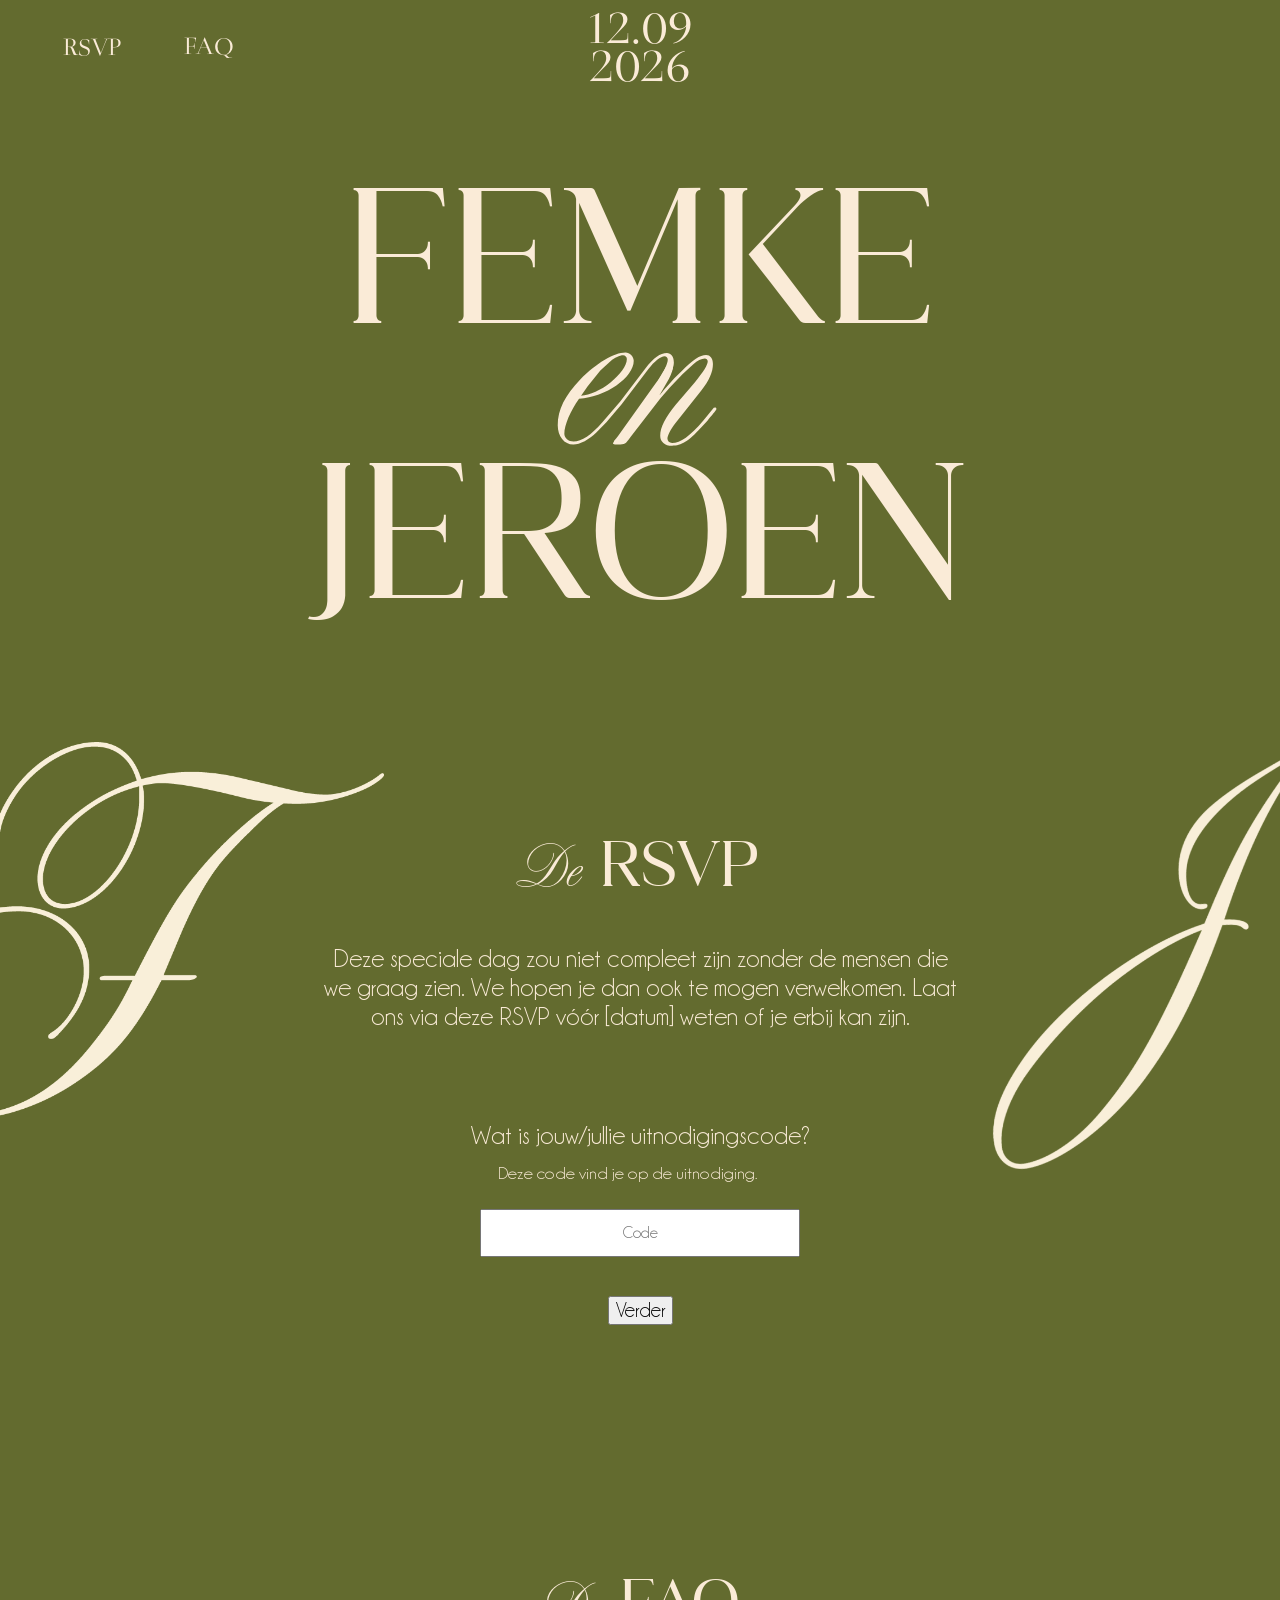
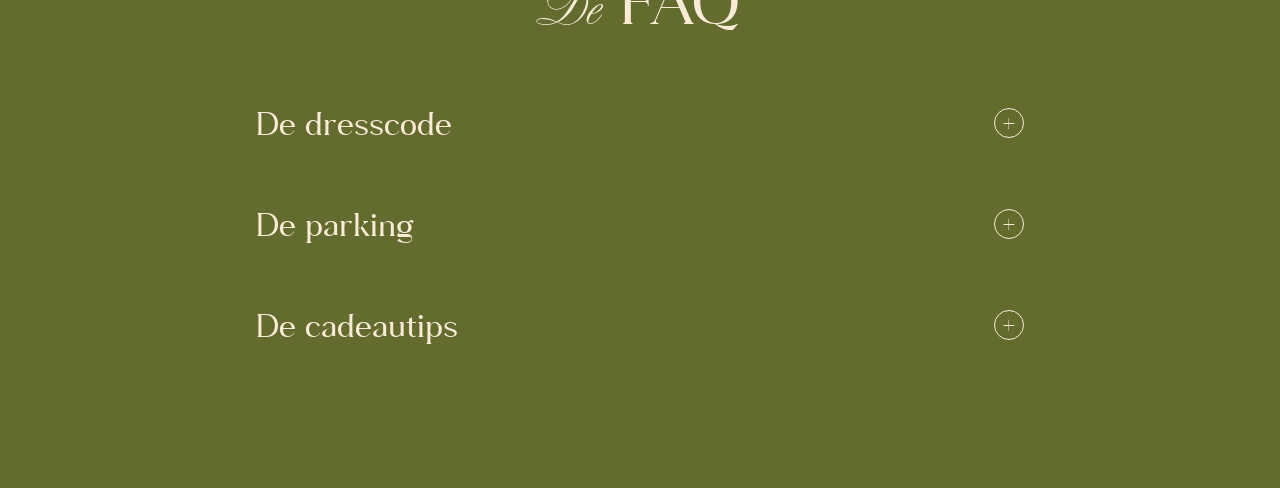
==== index.html @ 7a50b551 "index.html" ====
<!DOCTYPE html>
<html>
<head>
<meta charset="UTF-8">
<title>Femke en Jeroen</title>
<link rel="stylesheet" href="stylesheet.css">
<meta name="viewport" content="width=device-width, initial-scale=1.0">
</head>
<body>
<div>


  
 <div id="span3">
  <div class="header">
  <div class="header-right">
    <a class="active" href="#RSVP"><div class="hover-underline">RSVP</div>
</a>
    <a href="#FAQ"><div class="hover-underline">FAQ</div>
</a></div>
  </div>
  
 
  
  
  </div>
<div id="datum">12.09<br>2026</div>
<div id="titel"><a>FEMKE</a> <div id="p1"><br><a>en</a></br></div> <a><div id="a1">JEROEN

</div></a></div>

<div class="letter"><img src="IMG/Asset 1.png" alt="F"></div>







<div class="block1" id="RSVP">
<opa>De</opa> RSVP
<br>
<div id="kortetekst">Deze speciale dag zou niet compleet zijn zonder de mensen die we graag zien. We hopen je dan ook te mogen verwelkomen. Laat ons via deze RSVP vóór [datum] weten of je erbij kan zijn. 
<br>



</div>


<div id="deel0">

<div class="form">
<label for="wat_is_jouw_volledige_naam">Wat is jouw/jullie uitnodigingscode?
  <div class="uitleg2">Deze code vind je op de uitnodiging.</div></label>
<input type="text" id="codeInput" placeholder="Code" required>
<br>
<button onclick="checkCode()">Verder</button></div>

</div>


<!--DAGFORMULIER-->


<form name="Dag" netlify>
<div id="dagForm" class="hidden">

  <div id="deel1">

    <div class="form">
      <label for="wat_is_jouw_volledige_naam">Wat is jouw volledige naam?
        </label>
      <input type="text" id="wat_is_jouw_volledige_naam" name="naam?" placeholder="Naam Voornaam" required>
    </div>
  
  <div class="form">
    <label for="wat_is_jouw_email_adres">Wat is jouw email-adres?</label><br>
    <input type="email" id="wat_is_jouw_email_adres" name="email-adres?" placeholder="E-mail" required>
  </div>
  
  <div class="form2">
    <label for="ben_je_aanwezig_op_de_ceremonie">Ben je aanwezig op de <i>ceremonie?</i></label><br>
    <span><input type="radio" id="ben_je_aanwezig_op_de_ceremonie_0" name="ceremonie?" value="Ja">
    <label for="ben_je_aanwezig_op_de_ceremonie_0"><answer>Ja, met veel plezier</answer></label><br>
    <input type="radio" id="ben_je_aanwezig_op_de_ceremonie_1" name="ceremonie?" value="Nee">
    <label for="ben_je_aanwezig_op_de_ceremonie_1"><answer>Helaas niet</answer></label><br></span>
  </div>
  <div class="form2">
    <label for="ben_je_aanwezig_op_de_avondfeest">Ben je aanwezig op de <i>receptie & het feest?</i></label><br>
    <span><input type="radio" id="ben_je_aanwezig_op_de_avondfeest_0" name="avondfeest?" value="Ja">
    <label for="ben_je_aanwezig_op_de_avondfeest_0"><answer>Ja, met veel plezier</answer></label><br>
    <input type="radio" id="ben_je_aanwezig_op_de_avondfeest_1" name="avondfeest?" value="Nee">
    <label for="ben_je_aanwezig_op_de_avondfeest_1"><answer>Helaas niet</answer></label><br></span>
  </div>
  
 

</div>


<div id="deel2">

  <div class="form">
    <label for="heb_je_allergie_n_of_dieetvoorkeuren">Heb je allergieën of dieetvoorkeuren? (Optioneel)</label><br>
    <input type="text" id="heb_je_allergie_n_of_dieetvoorkeuren" name="dieetvoorkeuren?" placeholder="Dieetvoorkeuren?">
  </div>

  <div class="form2">
    
    <label for="neem_jij_een_plus_one_mee">Zou jij graag een plus-one meenemen?
      <div class="uitleg">Heb je geen plus one op je uitnodiging staan, maar wil je toch graag iemand meebrengen? Laat het ons dan hier weten en dan bekijken we samen wat mogelijk is.</div>
    </label>
    <span2><input type="radio" id="neem_jij_een_plus_one_mee_0" name="plus-one?" value="Ja">
    <label for="neem_jij_een_plus_one_mee_0"><answer>Ja</answer></label><br>
    <input type="radio" id="neem_jij_een_plus_one_mee_1" name="plus-one?" value="Nee">
    <label for="neem_jij_een_plus_one_mee_1"><answer>Nee</answer></label><br></span2>
  </div>
  <div class="form">
    <label for="zo_ja_wat_is_haar_zijn_naam">Zo ja, wat is haar/zijn naam? (Optioneel)</label><br>
    <input type="text" id="zo_ja_wat_is_haar_zijn_naam" name="naam-plus-one?" placeholder="Naam Voornaam">
  </div>
  <div class="form">
    <label for="heb_je_nog_vragen_of_opmerkingen">Heb je nog vragen of opmerkingen? (Optioneel)</label><br>
    <textarea id="heb_je_nog_vragen_of_opmerkingen" name="Opmerkingen?" placeholder="Opmerkingen?" ></textarea>
  </div></div>
  
  
  <button type="submit">Verstuur</button>


</div>
</form>




<!--DGFORMULIER NPO-->

  <div id="NPOdag" class="hidden">
    <form name="Dag NPO" netlify>
      <div id="deel1">
  
        <div class="form">
          <label for="wat_is_jouw_volledige_naam">Wat is jouw/jullie volledige naam?
            <div class="uitleg">Vul hieronder je naam in zoals die op de uitnodiging staat.
            Staan jij en je partner samen op de uitnodiging? Vul dan beide namen in.
            </div></label>
          <input type="text" id="wat_is_jouw_volledige_naam" name="naam?" placeholder="Naam Voornaam" required>
        </div>
      
      <div class="form">
        <label for="wat_is_jouw_email_adres">Wat is jouw email-adres?</label><br>
        <input type="email" id="wat_is_jouw_email_adres" name="email-adres?" placeholder="E-mail" required>
      </div>
      <div class="form2">
        <label for="ben_je_aanwezig_op_de_ceremonie">Ben je aanwezig op de <i>ceremonie?</i></label><br>
        <span><input type="radio" id="ben_je_aanwezig_op_de_ceremonie_0" name="ceremonie?" value="Ja">
        <label for="ben_je_aanwezig_op_de_ceremonie_0"><answer>Ja, met veel plezier</answer></label><br>
        <input type="radio" id="ben_je_aanwezig_op_de_ceremonie_1" name="ceremonie?" value="Nee">
        <label for="ben_je_aanwezig_op_de_ceremonie_1"><answer>Helaas niet</answer></label><br></span>
      </div>
      
    
     
    
    </div>
    
    <div id="deel2">
      <div class="form2">
        <label for="ben_je_aanwezig_op_de_receptie">Ben je aanwezig op de<i>receptie & het feest?</i></label><br>
        <span><input type="radio" id="ben_je_aanwezig_op_de_receptie_0" name="receptie?" value="Ja">
        <label for="ben_je_aanwezig_op_de_receptie_0"><answer>Ja, met veel plezier</answer></label><br>
        <input type="radio" id="ben_je_aanwezig_op_de_receptie_1" name="receptie?" value="Nee">
        <label for="ben_je_aanwezig_op_de_receptie_1"><answer>Helaas niet</answer></label><br></span>
      </div>
  
      <div class="form">
        <label for="heb_je_allergie_n_of_dieetvoorkeuren">Heb je allergieën of dieetvoorkeuren? (Optioneel)</label><br>
        <input type="text" id="heb_je_allergie_n_of_dieetvoorkeuren" name="dieetvoorkeuren?" placeholder="Dieetvoorkeuren?">
      </div>
  
  
    
      
        
        
      <div class="form">
        <label for="heb_je_nog_vragen_of_opmerkingen">Heb je nog vragen of opmerkingen? (Optioneel)</label><br>
        <textarea id="heb_je_nog_vragen_of_opmerkingen" name="Opmerkingen?" placeholder="Opmerkingen?" ></textarea>
      </div>
    </div>
      
      <button type="submit">Verstuur</button>
    
    </form>
    </div>
  











<!--RECEPTIEFORM-->

<div id="receptieForm" class="hidden">
  <form name="cermeonie+receptie" netlify>
    <div id="deel1">

      <div class="form">
        <label for="wat_is_jouw_volledige_naam">Wat is jouw volledige naam?
      </label>
        <input type="text" id="wat_is_jouw_volledige_naam" name="naam?" placeholder="Naam Voornaam" required>
      </div>
    
    <div class="form">
      <label for="wat_is_jouw_email_adres">Wat is jouw email-adres?</label><br>
      <input type="email" id="wat_is_jouw_email_adres" name="email-adres?" placeholder="E-mail" required>
    </div>
    <div class="form2">
      <label for="ben_je_aanwezig_op_de_ceremonie">Ben je aanwezig op de <i>ceremonie?</i></label><br>
      <span><input type="radio" id="ben_je_aanwezig_op_de_ceremonie_0" name="ceremonie?" value="Ja">
      <label for="ben_je_aanwezig_op_de_ceremonie_0"><answer>Ja, met veel plezier</answer></label><br>
      <input type="radio" id="ben_je_aanwezig_op_de_ceremonie_1" name="ceremonie?" value="Nee">
      <label for="ben_je_aanwezig_op_de_ceremonie_1"><answer>Helaas niet</answer></label><br></span>
    </div>
    <div class="form2">
      <label for="ben_je_aanwezig_op_de_receptie">Ben je aanwezig op de <i>receptie?</i></label><br>
      <span><input type="radio" id="ben_je_aanwezig_op_de_receptie_0" name="receptie?" value="Ja">
      <label for="ben_je_aanwezig_op_de_receptie_0"><answer>Ja, met veel plezier</answer></label><br>
      <input type="radio" id="ben_je_aanwezig_op_de_receptie_1" name="receptie?" value="Nee">
      <label for="ben_je_aanwezig_op_de_receptie_1"><answer>Helaas niet</answer></label><br></span>
    </div>
  
   
  
  </div>
  
  <div id="deel2">
    <div class="form">
      <label for="heb_je_allergie_n_of_dieetvoorkeuren">Heb je allergieën of dieetvoorkeuren? (Optioneel)</label><br>
      <input type="text" id="heb_je_allergie_n_of_dieetvoorkeuren" name="dieetvoorkeuren?" placeholder="Dieetvoorkeuren?">
    </div>


  
    <div class="form2">
      
      <label for="neem_jij_een_plus_one_mee">Neem jij een plus-one mee?
        <div class="uitleg">Heb je geen plus one op je uitnodiging staan, maar wil je toch graag iemand meebrengen? Laat het ons dan hier weten en dan bekijken we samen wat mogelijk is.</div>
      </label>
      <span2><input type="radio" id="neem_jij_een_plus_one_mee_0" name="plus-one?" value="Ja">
      <label for="neem_jij_een_plus_one_mee_0"><answer>Ja</answer></label><br>
      <input type="radio" id="neem_jij_een_plus_one_mee_1" name="plus-one?" value="Nee">
      <label for="neem_jij_een_plus_one_mee_1"><answer>Nee</answer></label><br></span2>
    </div>
    <div class="form">
      <label for="zo_ja_wat_is_haar_zijn_naam">Zo ja, wat is haar/zijn naam? (Optioneel)</label><br>
      <input type="text" id="zo_ja_wat_is_haar_zijn_naam" name="naam-plus-one?" placeholder="Naam Voornaam">
    </div>
    <div class="form">
      <label for="heb_je_nog_vragen_of_opmerkingen">Heb je nog vragen of opmerkingen? (Optioneel)</label><br>
      <textarea id="heb_je_nog_vragen_of_opmerkingen" name="Opmerkingen?" placeholder="Opmerkingen?" ></textarea>
    </div></div>
    
    
    <button type="submit">Verstuur</button>
  
  </form>
  </div>
  
  





  <!--RECEPTIEFORM NPO-->

<div id="NPOreceptie" class="hidden">
  <form name="cermeonie+receptie NPO" netlify>
    <div id="deel1">

      <div class="form">
        <label for="wat_is_jouw_volledige_naam">Wat is jouw/jullie volledige naam?
          <div class="uitleg">Vul hieronder je naam in zoals die op de uitnodiging staat.
          Staan jij en je partner samen op de uitnodiging? Vul dan beide namen in.
          </div></label>
        <input type="text" id="wat_is_jouw_volledige_naam" name="naam?" placeholder="Naam Voornaam" required>
      </div>
    
    <div class="form">
      <label for="wat_is_jouw_email_adres">Wat is jouw email-adres?</label><br>
      <input type="email" id="wat_is_jouw_email_adres" name="email-adres?" placeholder="E-mail" required>
    </div>
    <div class="form2">
      <label for="ben_je_aanwezig_op_de_ceremonie">Ben je aanwezig op de <i>ceremonie?</i></label><br>
      <span><input type="radio" id="ben_je_aanwezig_op_de_ceremonie_0" name="ceremonie?" value="Ja">
      <label for="ben_je_aanwezig_op_de_ceremonie_0"><answer>Ja, met veel plezier</answer></label><br>
      <input type="radio" id="ben_je_aanwezig_op_de_ceremonie_1" name="ceremonie?" value="Nee">
      <label for="ben_je_aanwezig_op_de_ceremonie_1"><answer>Helaas niet</answer></label><br></span>
    </div>
    
  
   
  
  </div>
  
  <div id="deel2">
    <div class="form2">
      <label for="ben_je_aanwezig_op_de_receptie">Ben je aanwezig op de <i>receptie?</i></label><br>
      <span><input type="radio" id="ben_je_aanwezig_op_de_receptie_0" name="receptie?" value="Ja">
      <label for="ben_je_aanwezig_op_de_receptie_0"><answer>Ja, met veel plezier</answer></label><br>
      <input type="radio" id="ben_je_aanwezig_op_de_receptie_1" name="receptie?" value="Nee">
      <label for="ben_je_aanwezig_op_de_receptie_1"><answer>Helaas niet</answer></label><br></span>
    </div>

    <div class="form">
      <label for="heb_je_allergie_n_of_dieetvoorkeuren">Heb je allergieën of dieetvoorkeuren? (Optioneel)</label><br>
      <input type="text" id="heb_je_allergie_n_of_dieetvoorkeuren" name="dieetvoorkeuren?" placeholder="Dieetvoorkeuren?">
    </div>


  
    
      
      
    <div class="form">
      <label for="heb_je_nog_vragen_of_opmerkingen">Heb je nog vragen of opmerkingen? (Optioneel)</label><br>
      <textarea id="heb_je_nog_vragen_of_opmerkingen" name="Opmerkingen?" placeholder="Opmerkingen?" ></textarea>
    </div>
  </div>
    
    <button type="submit">Verstuur</button>
  
  </form>
  </div>









<!--BURGERLIJKE-->

<div id="burgerlijke" class="hidden">
  <form name="burgerlijke" netlify>
    <div id="deel1">

      <div class="form">
        <label for="wat_is_jouw_volledige_naam">Wat is jouw/jullie volledige naam?
          <div class="uitleg">Vul hieronder je naam in zoals die op de uitnodiging staat.
          Staan jij en je partner samen op de uitnodiging? Vul dan beide namen in.
          </div></label>
        <input type="text" id="wat_is_jouw_volledige_naam" name="naam?" placeholder="Naam Voornaam" required>
      </div>
    
    <div class="form">
      <label for="wat_is_jouw_email_adres">Wat is jouw email-adres?</label><br>
      <input type="email" id="wat_is_jouw_email_adres" name="email-adres?" placeholder="E-mail" required>
    </div>
    <div class="form2">
      <label for="ben_je_aanwezig_op_de_ceremonie">Ben je aanwezig op de <i>trouw?</i></label><br>
      <span><input type="radio" id="ben_je_aanwezig_op_de_ceremonie_0" name="ceremonie?" value="Ja">
      <label for="ben_je_aanwezig_op_de_ceremonie_0"><answer>Ja, met veel plezier</answer></label><br>
      <input type="radio" id="ben_je_aanwezig_op_de_ceremonie_1" name="ceremonie?" value="Nee">
      <label for="ben_je_aanwezig_op_de_ceremonie_1"><answer>Helaas niet</answer></label><br></span>
    </div>
    
  
   
  
  </div>
  
  <div id="deel2">
    <div class="form2">
      <label for="ben_je_aanwezig_op_de_receptie">Ben je aanwezig op de <i>lunch?</i></label><br>
      <span><input type="radio" id="ben_je_aanwezig_op_de_receptie_0" name="receptie?" value="Ja">
      <label for="ben_je_aanwezig_op_de_receptie_0"><answer>Ja, met veel plezier</answer></label><br>
      <input type="radio" id="ben_je_aanwezig_op_de_receptie_1" name="receptie?" value="Nee">
      <label for="ben_je_aanwezig_op_de_receptie_1"><answer>Helaas niet</answer></label><br></span>
    </div>

    <div class="form">
      <label for="heb_je_allergie_n_of_dieetvoorkeuren">Heb je allergieën of dieetvoorkeuren? (Optioneel)</label><br>
      <input type="text" id="heb_je_allergie_n_of_dieetvoorkeuren" name="dieetvoorkeuren?" placeholder="Dieetvoorkeuren?">
    </div>


  
    
      
      
    <div class="form">
      <label for="heb_je_nog_vragen_of_opmerkingen">Heb je nog vragen of opmerkingen? (Optioneel)</label><br>
      <textarea id="heb_je_nog_vragen_of_opmerkingen" name="Opmerkingen?" placeholder="Opmerkingen?" ></textarea>
    </div>
  </div>
    
    <button type="submit">Verstuur</button>
  
  </form>
  </div>
</div>















<div class="block2">
<h1 class="faq_heading" id="FAQ"></h1> <opa>De</opa> FAQ

<section class="faqs">
  <!-- FAQ Item -->
<details class="faq_item">



  
    <summary class="faq_title">De dresscode</summary>
  <p class="faq_content">Neque porro quisquam est qui dolorem ipsum quia dolor sit amet, consectetur, adipisci velit...</p>
</details>
  <!-- END: FAQ Item -->
  
    <!-- FAQ Item -->
<details class="faq_item">
  <summary class="faq_title">De parking</summary>
  <p class="faq_content">Neque porro quisquam est qui dolorem ipsum quia dolor sit amet, consectetur, adipisci velit...</p>
</details>
  <!-- END: FAQ Item -->
  
    <!-- FAQ Item -->
<details class="faq_item">
  <summary class="faq_title">De cadeautips</summary>
  <p class="faq_content">Neque porro quisquam est qui dolorem ipsum quia dolor sit amet, consectetur, adipisci velit...</p>
</details>
  <!-- END: FAQ Item -->
  



</section>
</div>

<div class="letter2"><img src="IMG/Asset 2.png" alt="J"></div>













<!--SCRIPT-->


<script>




const gasten = {
  "RYLANT2026": "dag",
  "RECEPTIE2026": "receptie",
  "BOSSUYT2026": "NPOreceptie",
  "BOSSUYTRYLANT": "NPOdag",
  "BURGERLIJKE2026": "burgerlijke"
};

function checkCode() {
  const code = document.getElementById("codeInput").value.trim().toUpperCase();

  document.getElementById("dagForm").classList.add("hidden"); 
  document.getElementById("receptieForm").classList.add("hidden");
  document.getElementById("NPOreceptie").classList.add("hidden");
  document.getElementById("NPOdag").classList.add("hidden");
  document.getElementById("burgerlijke").classList.add("hidden");
  

  if (gasten[code] === "dag") {
    document.getElementById("dagForm").classList.remove("hidden");
  } 
  else if (gasten[code] === "receptie") {
    document.getElementById("receptieForm").classList.remove("hidden");
  } 
  else if (gasten[code] === "NPOreceptie") {
    document.getElementById("NPOreceptie").classList.remove("hidden");
  } 
  else if (gasten[code] === "NPOdag") {
    document.getElementById("NPOdag").classList.remove("hidden");
  } 
  else if (gasten[code] === "burgerlijke") {
    document.getElementById("burgerlijke").classList.remove("hidden");
  } 
  else {
    alert("Code niet gevonden.");
  }
}
</script>








<script>
  const questions = document.querySelectorAll('.question');
  const nextBtn = document.getElementById('nextBtn');
  let currentQuestion = 0;

  nextBtn.addEventListener('click', () => {
    const currentInput = questions[currentQuestion].querySelector('input, select');

    // Check of de huidige vraag ingevuld is
    if (!currentInput.checkValidity()) {
      currentInput.reportValidity();
      return;
    }

    // Huidige vraag verbergen
    questions[currentQuestion].classList.remove('active');
    currentQuestion++;

    // Volgende vraag tonen of formulier verzenden
    if (currentQuestion < questions.length) {
      questions[currentQuestion].classList.add('active');
    } else {
      alert("Dank je wel! Je antwoorden zijn opgeslagen.");
      document.getElementById('quizForm').submit();
    }
  });
</script>


</body>
</html>
---- stylesheet.css ----
* {
  box-sizing: border-box;
}

body {
  margin: 0;
}




@font-face {
  font-family: vogue; /* set name */
  src: url(vogue.ttf); /* url of the font */
}
@font-face {
  font-family: holy; /* set name */
  src: url(holy.otf); /* url of the font */
}
@font-face {
  font-family: symphony; /* set name */
  src: url(symphony.otf) /* url of the font */
}
@font-face {
  font-family: medio; /* set name */
  src: url(medio.otf); /* url of the font */
}

@font-face {
  font-family: champagne; /* set name */
  src: url(champagne.ttf); /* url of the font */
}


html {
  scroll-behavior: smooth;
}

#span3{
width: 20%;
position: absolute;
float: left;


}
#datum{
   margin-top: 1%;
   color: antiquewhite; 
   font-family: medio;
   text-align: center;
   padding-bottom: 10%;
   font-size: 3em;
   line-height: 0.8;
   
  justify-content: center;

   
}



  /* Style the header with a grey background and some padding */
.header {margin-top: 1.5%;
    width: 100%;
  float: left;
  margin-left: 2.5%;
 
  
  
}

/* Style the header links */
.header a {
  float: left;
  color: antiquewhite;
  text-align: left;
  padding: 12px;
  text-decoration: none;
  font-size: 25px;
  padding-left: 20%;
  line-height: 25px;
  border-radius: 4px;
  font-family: medio;
}

/* Style the logo link (notice that we set the same value of line-height and font-size to prevent the header to increase when the font gets bigger */

/* Change the background color on mouse-over */
/* Float the link section to the right */

/* Add media queries for responsiveness - when the screen is 500px wide or less, stack the links on top of each other */



.hover-underline {
  color: antiquewhite;
  position: relative;
  display: inline-block;
  padding: 10%;
  padding-top: 14%;
}

.hover-underline::after,
.hover-underline::before {
  content: '';
  position: absolute;
  width: 100%;
  height: 2px;
  background: linear-gradient(to right, antiquewhite);
  bottom: -5px;
  left: 0;
  transform: scaleX(0);
  transform-origin: right;
  transition: transform 0.4s ease-out;
}

.hover-underline::before {
  top: -5px;
  transform-origin: left;
}

.hover-underline:hover::after,
.hover-underline:hover::before {
  transform: scaleX(1);
}

#titel {
    float: left;
    width: 100%;
  position: relative;
  margin-top: 60%;
  color: antiquewhite;
  font-size: 3em; /* 300% → 3em */
  text-align: center; /* horizontaal centreren */
  line-height: 0.4; /* iets meer leesbaar */
  margin: 0 auto; /* werkt bij block elementen */
  padding-bottom: 10%;
}

#p1{
font-family: symphony;
font-size: 150%;
padding-bottom: 2.5%;
}

a{
    font-size: 400%;
}


body {
    font-family: vogue;
    background: #636B2F;
    min-height: 100vh;
  }
.block1{
    text-align: center;
    color: antiquewhite;
    font-size: 4em;
    padding-left: 0%;
    background-color: #636B2F;
    width: 100%;
    float: left;
    margin-top: 10%;
}

.letter img{
position: absolute;
width: 40%;
margin-top: 41%;
left: -10%;
}


.letter2 img{
position: absolute;
width: 26%;
margin-top: 37%;
left: 74%;

}


input, textarea {
  font-family: champagne;
}


opa{
font-family: symphony;


}


  #quiz-container {
    width: 100%;
    float: left;
    display: flex;
    justify-content: center;
    align-items: center;
    
    padding: 10% 0%;
    border-radius: 10px;

    
  }
label{
text-align: center;
font-size: 1em;
padding-bottom: 2%;


}

.uitleg{
  text-align: left;
font-size: 0.7em;
width: 70%;
padding: 2%;
padding-top: 1%;
padding-left: 0%;
}

.uitleg2{
  text-align: left;
font-size: 0.7em;
width: 70%;
padding: 2%;
padding-top: 1%;
padding-left: 0%;
}
.form{
    font-family: champagne;
    text-align: left;
    font-size: 0.4em;
    float: left;
    width: 100%;
    margin-top: 4%;
    padding-bottom: 2%;
    
}

.form2{
  font-family: champagne;
  text-align: left;
  font-size: 0.4em;
  float: left;
  width: 100%;
  margin-top: 4%;
  padding-bottom: 2%;
  
}




form br{
padding-top: 6%;
float: left;

}
 #deel1{
    margin-top: 5%;
float: left;
width: 40%;
margin-left: 20%;

}

#deel2{
    margin-top: 5%;
float: left;
width: 40%;

}

input, textarea, select {
  font-size: 16px;
}


input[type="text"]{
    width: 40%;
    margin-top: 1%;
    height: 3em;
    font-size: 16px;
    text-align: left;
}

input[type="email"]{
    width: 40%;
    margin-top: 2%;
    height: 3em;
    font-size: 16px;
    text-align: left;
}

textarea{
    width: 40%;
    margin-top: 2%;
    height: 3em;
   
    font-size: 16px;
    text-align: left;
    padding-bottom: 19%;
    padding-top: 1%;
}

input[type="checkbox"]{

width: 4%;
padding: 5%;
height: 2em;
padding-top: 10em;
float: left;

    
}



    

#kortetekst {
    font-family: champagne;
    font-size: 0.4em;
    width: 50%;
    margin-left: 25%;
    margin-top: 2%;


}

answer{
font-size: 0.8em;

}

button{
 font-family: champagne;
font-size: 0.34em;
justify-content: center;




}





#deel0{
  margin-top: 2%;
  
  

}

#deel0 .form{
  margin-top: 5%;
  width: 100%;
  text-align: center;
  align-items: center;

}

#deel0 .uitleg{
  width: 100%;
  text-align: center;
  align-items: center;


  
}

#deel0 .uitleg2{
  width: 100%;
  text-align: center;
  align-items: center;

}


#deel0 input[type="text"]{
  width: 25%;
  height: 3em;
  padding-left: 0%;
  padding-right: 0%;
  font-size: 16px;
  text-align: center;
  margin-top: 0%;
}



#deel0 button{
  margin-top: 3%;
  font-family: champagne;
 font-size: 0.8em;
 
 
 
 }








 .block2{
  margin-top: 10%;
    text-align: center;
    color: antiquewhite;
    font-size: 4em;
    padding-left: 0%;
    background-color: #636B2F;
    width: 60%;
    float: left;
    padding-bottom: 10%;
    margin-left: 20%;
}









.faq_item {
  border: 0px solid antiquewhite;
  
  border-radius: 0rem;
  margin-top: 3rem;
  margin-bottom: 1rem;
  width: 100%;
  cursor: pointer;
  /* max-width: for small devices */
  text-align: center;
  float: left;
  font-family: champagne;
}

.faq_title {
  font-weight: normal;
  font-size: 0.5em;
  text-align: left;
  
  display: flex;
  justify-content: space-between;
  align-items: center;
}

.faq_content {
  font-weight: 100;
  font-size: 0.35em;
  color: antiquewhite;
  transition: all 0.3s ease;
  text-align: left;


  
}

.question-text {
  flex: 1; /* neemt alle beschikbare ruimte */
  text-align: left;
}



.hidden {
  display: none;
}



/* Verwijder standaard pijltje */
.faq_title {
  font-family: vogue;
  list-style: none;
  cursor: pointer;
  text-align: left;
}


summary::-webkit-details-marker {
  display: none;
}

/* Flex layout */
summary {
  display: flex;
  justify-content: space-between;
  align-items: center;
}

/* PLUS standaard */

/* MIN wanneer open */
details[open] summary::after {
  content: "-";
  font-family: vogue;
  width: 28px;
  height: 28px;
}


summary::after {
  content: "+";
  width: 28px;
  height: 28px;
  border-radius: 50%;
  background: #636B2F;
  display: flex;
  align-items: center;
  justify-content: center;
  font-size: 1em;
  border: 1px antiquewhite solid;

}


@keyframes animateDown {
  0% {
    opacity: 0;
    transform: translatey(-15px);
  }
  100% {
    opacity: 1;
    transform: translatey(0);
  }
}


@keyframes animateUp {
  0% {
    opacity: 1;
    transform: translateY(0);
  }
  100% {
    opacity: 0;
    transform: translateY(-15px);
  }
}

details[open] p {
  animation: animateDown 0.5s ease forwards;
}






/* =====================================================
   RESPONSIVE (Desktop blijft exact zoals ontworpen)
===================================================== */


/* =========================
   TABLET (iPad / ≤1024px)
========================= */

@media (max-width: 1024px) {

input, textarea, select {
  font-size: 16px;
}

 .letter, .letter2{
 margin-top: 17%;



 } 
#span3{
  position: relative;
  width: 100%;
  float: left;
}
  /* Header gecentreerd */
  .header {
    width: 100%;
    margin: -2.5%;
    margin-bottom: 3%;
    text-align: center;
    padding-left: 21%;
  
  }
 

  

  /* Datum gecentreerd met goede spacing */
  #datum {
    float: none;
    margin: 8vh auto -4vh auto;
    text-align: center;
  }

  /* Titel iets hoger */
  #titel {
    margin-top: 5vh;
    text-align: center;
  }

  /* Blocks gecentreerd */
  .block1,
  .block2 {
    width: 100%;
    margin: 8vh auto;
    text-align: center;
  }

  /* Form layout onder elkaar */
  #deel1,
  #deel2 {
    width: 100%;
    float: none;
    margin-left: 0%;
    text-align: center;
  }

  .form {
    text-align: center;
  }


  .form2 {
    text-align: center;
  }

  .form2 answer{
   float: left;
   padding-left: 2%;
  
  }

  span{
    margin-top: 1%;
float: left;
margin-left: 42.5%;
width: 50%;
  }

  span2{
    margin-top: 0.5%;
float: left;
margin-left: 45%;
width: 55%;
  }
  
  .uitleg {
    text-align: center;
    margin-left: 15%;

  }

  /* Inputs volledige breedte */
  input[type="text"],
  input[type="email"],
  textarea {
    width: 40%;
    height: 4em;
    text-align: center;
  }

.form input[type="radio"]{
    text-align: left;
}




input[type="radio"]{

  
  
  float: left;
  margin-top: 1.2%;
 
  
}




  /* FAQ correct schalen */
  .faq_item {
    width: 70%;
    margin-left: 15%;
  }

  summary {
    padding: 0 0px;
  }




  

}


/* =========================
   MOBILE (≤768px)
========================= */

@media (max-width: 768px) {

  #span3{
    position: relative;
    width: 100%;
    float: left;
    padding-bottom: 10%;
  }
  /* Datum iets groter */
  

  /* Extra balans tussen header / datum / titel */
 

  /* RSVP tekst gecentreerd */
  #kortetekst {
    width: 90%;
    margin: 2vh auto;
    text-align: center;
  }

  /* FAQ meer ruimte + betere icon spacing */
  .faq_item {
    margin: 2.5rem 0;
  }

  summary {
    padding: 0 15px;
  }

  summary::after {
    margin-left: 10px;
  }



 /* Header gecentreerd */
 .header {
  margin-left: 0%;
  width: 100%;
  margin-bottom: 4%;
  padding-left: 0%;
text-align: center;
  justify-content: center;
 
}

.header a{
  padding-left: 0%;
margin-left: 0%;
  font-size: 2em;
  margin: 0 3rem;
  
 

}

.header-right {
  margin-left: 0%;
  width: 100%;
  padding-left: 0%;
  float: left;
  display: flex;
  justify-content: center;
  gap: 20px;
}

/* Datum gecentreerd met goede spacing */
#datum {
  float: none;
  text-align: center;
 width: 100%;
 
 font-size: 3em;
 margin-top: 15%;
padding-bottom: 20%;

   
}


/* Titel iets hoger */


#titel {
  margin-top: 5vh;
  text-align: center;
  
    float: left;
    width: 100%;
  position: relative;
  
  color: antiquewhite;
  font-size: 155%; /* 300% → 3em */
  text-align: center; /* horizontaal centreren */
  line-height: 0.4; /* iets meer leesbaar */
  
  padding-bottom: 10%;
}

#p1{
font-family: symphony;
font-size: 150%;
padding-bottom: 2.5%;
}


/* Blocks gecentreerd */
.block1,
.block2 {
  width: 100%;
 
  text-align: center;
  font-size: 4em;
}
.block1{

  margin-top: 50%;
}
/* Form layout onder elkaar */
#deel1,
#deel2 {
  width: 100%;
  float: none;
  margin-left: 0%;
  text-align: center;
}

.form {
  text-align: center;
}


.form2 {
  text-align: center;
}


.form2 answer{
 float: left;
 padding-left: 2%;

}

span{
  margin-top: 1%;
float: left;
margin-left: 42.5%;
width: 50%;
}

span2{
  margin-top: 0.5%;
float: left;
margin-left: 45%;
width: 55%;
}

.uitleg {
  text-align: center;
  margin-left: 15%;

}

/* Inputs volledige breedte */
input[type="text"],
input[type="email"],
textarea {
  width: 70%;
  height: 4em;
  text-align: center;
  
  
}

#deel0 input[type="text"]{
width: 65%;
height: 4em;  

}

.form,.form2{
  margin-top: 15%;
  
}



summary {
  padding: 0 0px;
}






/* FAQ correct schalen */
.faq_item {
  width: 70%;
  margin-left: 15%;
}

summary {
  padding: 0 0px;
}

  .letter, .letter2{
 opacity: 0;



 } 

#a1{
  margin-top: 3%;
}



input[type="radio"]{

  margin-top: 2%;
  float: left;
  
  
}

.form input[type="radio"]{
    text-align: left;
}



summary::after {
  content: "+";
  width: 28px;
  height: 28px;
  border-radius: 50%;
  background: #636B2F;
  display: flex;
  align-items: center;
  justify-content: center;
  font-size: 1em;
  border: 1px antiquewhite solid;

}

input, textarea, select {
  font-size: 16px;
}

}
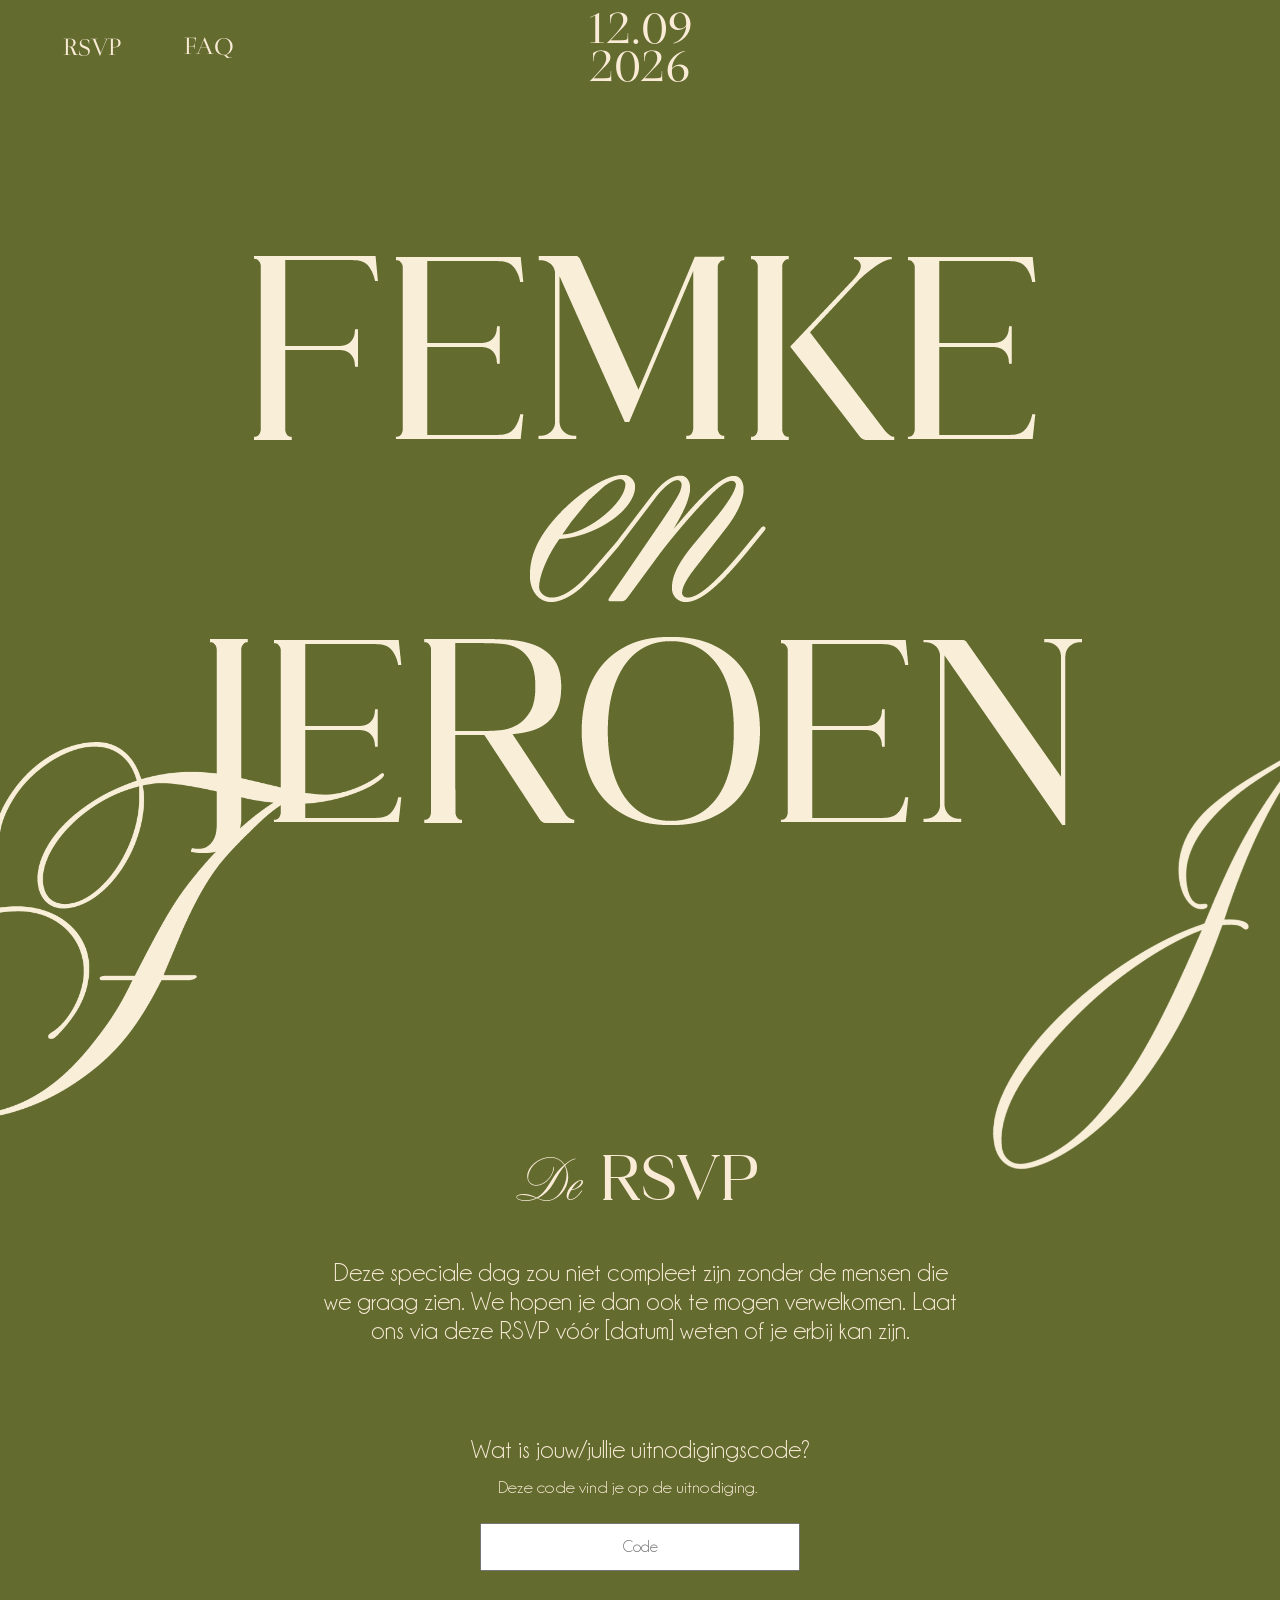
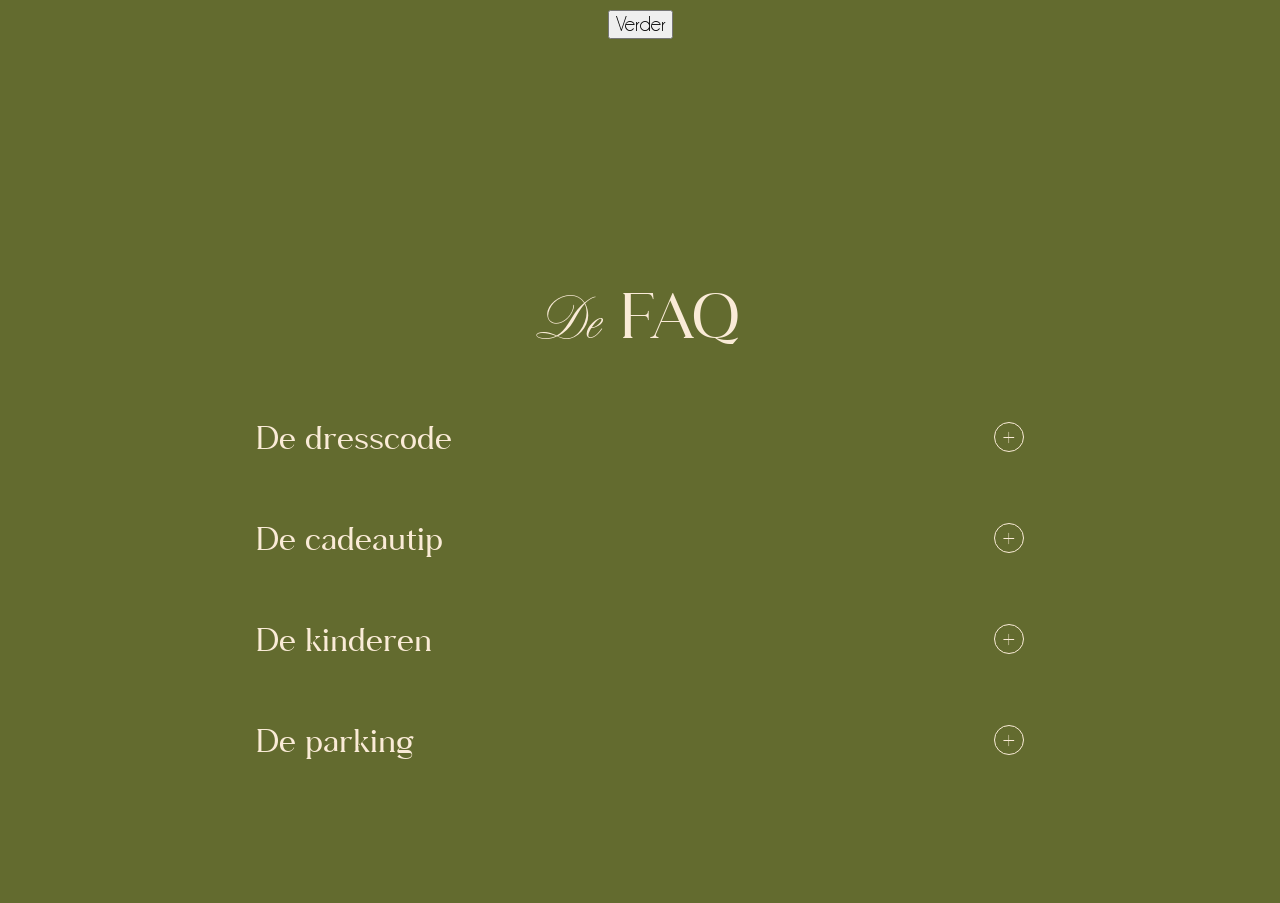
==== commit 5b7a04d4: "index.html" ====
--- a/index.html
+++ b/index.html
@@ -10,7 +10,7 @@
 <div>
 
 
-  
+  <div id="block">
  <div id="span3">
   <div class="header">
   <div class="header-right">
@@ -25,9 +25,11 @@
   
   </div>
 <div id="datum">12.09<br>2026</div>
-<div id="titel"><a>FEMKE</a> <div id="p1"><br><a>en</a></br></div> <a><div id="a1">JEROEN
-
-</div></a></div>
+
+
+<div id="titel"><img src="/IMG/TITEL.png" alt="titel"></div>
+</div>
+</div>
 
 <div class="letter"><img src="IMG/Asset 1.png" alt="F"></div>
 
@@ -70,6 +72,8 @@
 
     <div class="form">
       <label for="wat_is_jouw_volledige_naam">Wat is jouw volledige naam?
+        <div class="uitleg">
+          </div>
         </label>
       <input type="text" id="wat_is_jouw_volledige_naam" name="naam?" placeholder="Naam Voornaam" required>
     </div>
@@ -168,7 +172,7 @@
     
     <div id="deel2">
       <div class="form2">
-        <label for="ben_je_aanwezig_op_de_receptie">Ben je aanwezig op de<i>receptie & het feest?</i></label><br>
+        <label for="ben_je_aanwezig_op_de_receptie">Ben je aanwezig op de<i> receptie & het feest?</i></label><br>
         <span><input type="radio" id="ben_je_aanwezig_op_de_receptie_0" name="receptie?" value="Ja">
         <label for="ben_je_aanwezig_op_de_receptie_0"><answer>Ja, met veel plezier</answer></label><br>
         <input type="radio" id="ben_je_aanwezig_op_de_receptie_1" name="receptie?" value="Nee">
@@ -215,6 +219,8 @@
 
       <div class="form">
         <label for="wat_is_jouw_volledige_naam">Wat is jouw volledige naam?
+          <div class="uitleg">
+            </div>
       </label>
         <input type="text" id="wat_is_jouw_volledige_naam" name="naam?" placeholder="Naam Voornaam" required>
       </div>
@@ -410,7 +416,12 @@
   
   </form>
   </div>
-</div>
+
+
+</div>
+
+
+
 
 
 
@@ -437,21 +448,33 @@
 
   
     <summary class="faq_title">De dresscode</summary>
-  <p class="faq_content">Neque porro quisquam est qui dolorem ipsum quia dolor sit amet, consectetur, adipisci velit...</p>
+  <p class="faq_content">It's party time! <i>De dresscode: feestkledij.</i><br>Nog eens een kans om je helemaal op te kleden. Haal die jurken en kostuums maar boven! 😁</p>
 </details>
   <!-- END: FAQ Item -->
   
     <!-- FAQ Item -->
 <details class="faq_item">
-  <summary class="faq_title">De parking</summary>
-  <p class="faq_content">Neque porro quisquam est qui dolorem ipsum quia dolor sit amet, consectetur, adipisci velit...</p>
+  <summary class="faq_title">De cadeautip</summary>
+  <p class="faq_content">Je doet ons altijd een plezier met een centje voor onze huwelijksreis. 🏝️ <br>Dit kan gestort worden op volgende rekeningnummer: <br>(volgt nog)
+  </p>
 </details>
   <!-- END: FAQ Item -->
   
     <!-- FAQ Item -->
 <details class="faq_item">
-  <summary class="faq_title">De cadeautips</summary>
-  <p class="faq_content">Neque porro quisquam est qui dolorem ipsum quia dolor sit amet, consectetur, adipisci velit...</p>
+  <summary class="faq_title">De kinderen</summary>
+  <p class="faq_content">Kinderen zijn meer dan welkom op de ceremonie!<br> Voor het vervolg van de dag houden we het liever onder de volwassenen. 🥂</p>
+</details>
+  <!-- END: FAQ Item -->
+
+      <!-- FAQ Item -->
+<details class="faq_item">
+  <summary class="faq_title">De parking</summary>
+  <p class="faq_content">Voor de ceremonie raden we aan om te parkeren in "Parking Centraal" of "Parking Berchem Station",<br>
+     beide zijn 850m wandelen tot Dageraadplaats.  
+     <br>Rondom de kerk geldt betalend parkeren en is dus ook een optie, maar geen zekerheid op plaats. <br><br>
+    Aan Hof ter Delft is er voldoende parking voorzien op het terrein. 🚗
+    </p>
 </details>
   <!-- END: FAQ Item -->
   
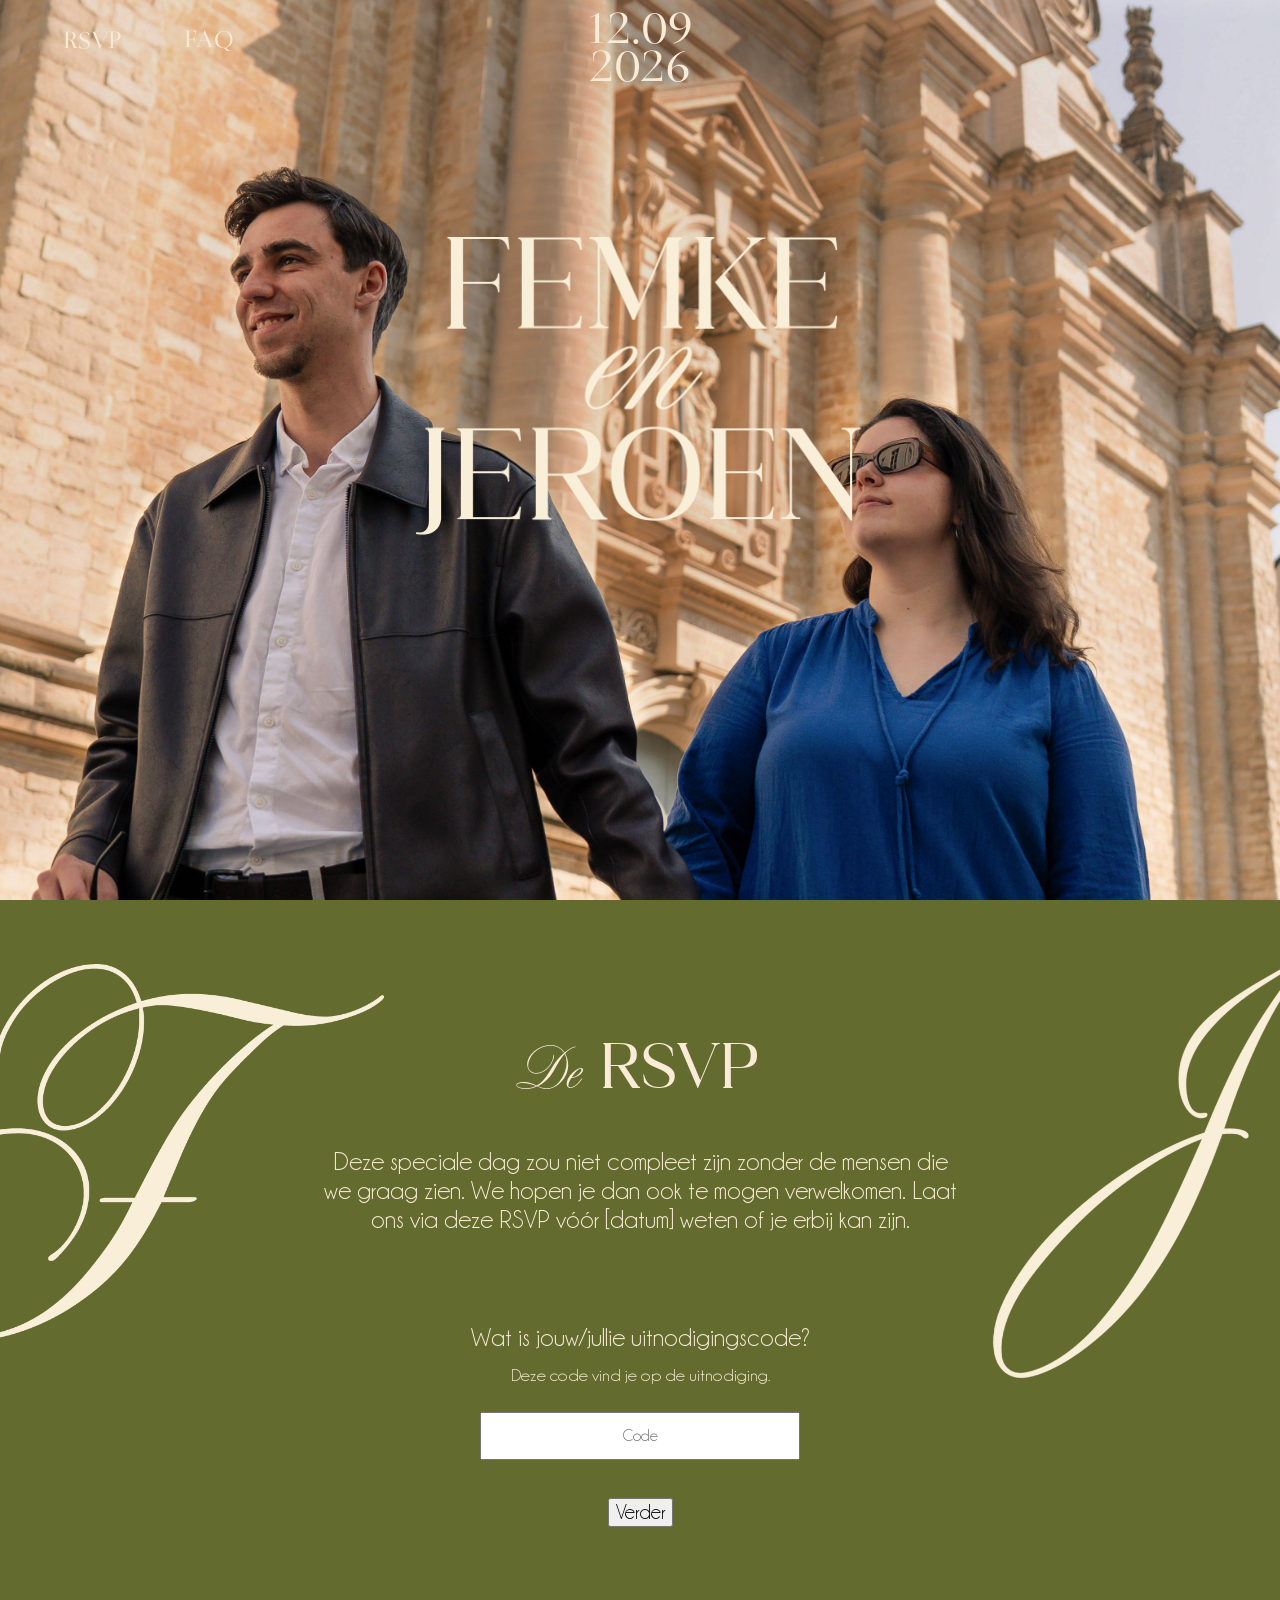
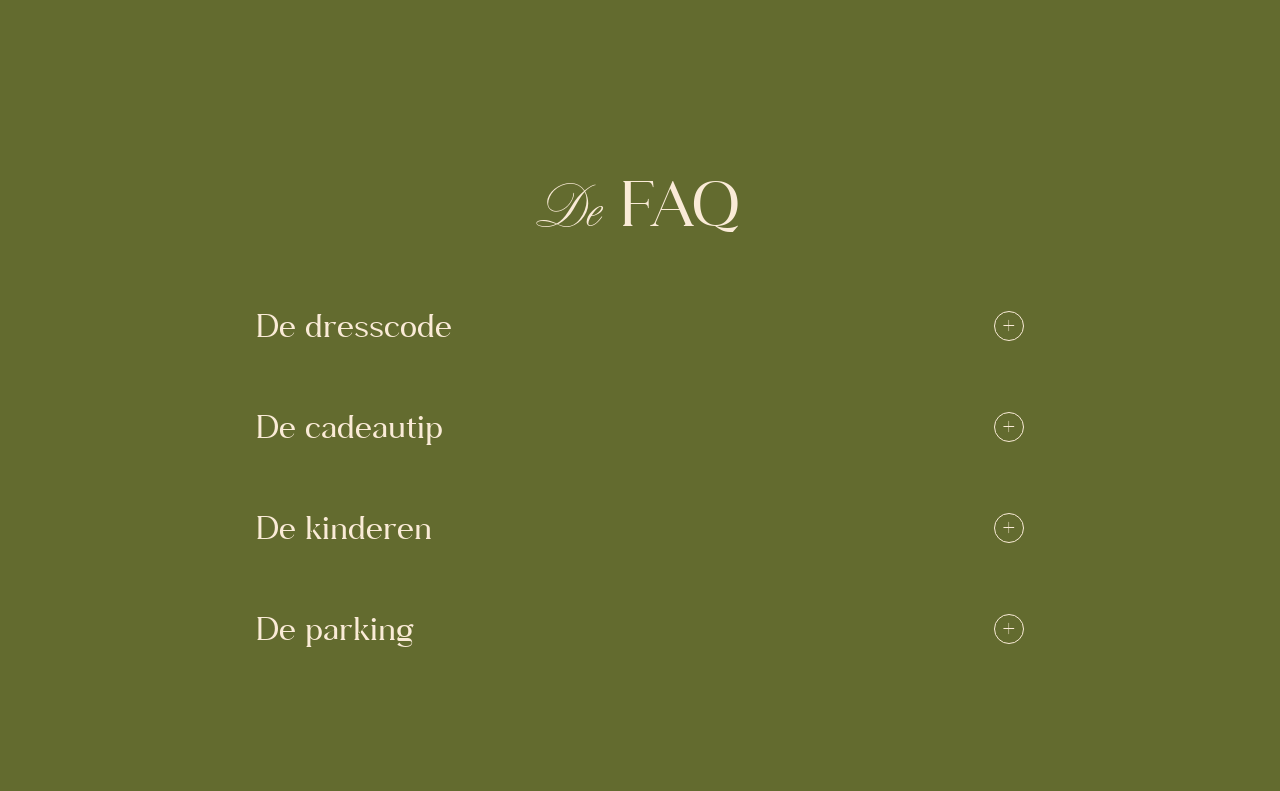
==== commit dffa0b95: "index.html" ====
--- a/index.html
+++ b/index.html
@@ -65,7 +65,7 @@
 <!--DAGFORMULIER-->
 
 
-<form name="Dag" netlify>
+<form name="Dag" method="POST" netlify >
 <div id="dagForm" class="hidden">
 
   <div id="deel1">
@@ -142,7 +142,7 @@
 <!--DGFORMULIER NPO-->
 
   <div id="NPOdag" class="hidden">
-    <form name="Dag NPO" netlify>
+    <form name="Dag NPO" method="POST" netlify>
       <div id="deel1">
   
         <div class="form">
@@ -214,7 +214,7 @@
 <!--RECEPTIEFORM-->
 
 <div id="receptieForm" class="hidden">
-  <form name="cermeonie+receptie" netlify>
+  <form name="cermeonie+receptie" method="POST" netlify>
     <div id="deel1">
 
       <div class="form">
@@ -290,7 +290,7 @@
   <!--RECEPTIEFORM NPO-->
 
 <div id="NPOreceptie" class="hidden">
-  <form name="cermeonie+receptie NPO" netlify>
+  <form name="cermeonie+receptie NPO" method="POST" netlify>
     <div id="deel1">
 
       <div class="form">
@@ -359,7 +359,7 @@
 <!--BURGERLIJKE-->
 
 <div id="burgerlijke" class="hidden">
-  <form name="burgerlijke" netlify>
+  <form name="burgerlijke" method="POST" netlify>
     <div id="deel1">
 
       <div class="form">
--- a/stylesheet.css
+++ b/stylesheet.css
@@ -8,6 +8,8 @@
 body {
   margin: 0;
 }
+
+
 
 
 
@@ -63,7 +65,8 @@
 
 
   /* Style the header with a grey background and some padding */
-.header {margin-top: 1.5%;
+.header {
+  margin-top: 4%;
     width: 100%;
   float: left;
   margin-left: 2.5%;
@@ -137,7 +140,12 @@
   text-align: center; /* horizontaal centreren */
   line-height: 0.4; /* iets meer leesbaar */
   margin: 0 auto; /* werkt bij block elementen */
-  padding-bottom: 10%;
+  margin-bottom: 10%;
+  
+}
+
+#titel img{
+  width: 35%;
 }
 
 #p1{
@@ -150,7 +158,22 @@
     font-size: 400%;
 }
 
-
+#block{
+  background-image: url(/IMG/FOTO5.jpg);
+  background-size: cover;        /* vult volledig */
+  background-position: center;   /* mooi gecentreerd */
+  background-repeat: no-repeat;  /* geen herhaling */
+  min-height: 100vh;             /* volledige schermhoogte */
+  width: 100%;
+  margin: 0;
+  padding: 0;
+
+  display: block;
+  overflow: hidden;
+  
+  
+
+}
 body {
     font-family: vogue;
     background: #636B2F;
@@ -170,7 +193,7 @@
 .letter img{
 position: absolute;
 width: 40%;
-margin-top: 41%;
+margin-top: 5%;
 left: -10%;
 }
 
@@ -178,7 +201,7 @@
 .letter2 img{
 position: absolute;
 width: 26%;
-margin-top: 37%;
+
 left: 74%;
 
 }
@@ -231,7 +254,7 @@
 width: 70%;
 padding: 2%;
 padding-top: 1%;
-padding-left: 0%;
+padding-left: 2%;
 }
 .form{
     font-family: champagne;
@@ -591,6 +614,7 @@
   .header {
     width: 100%;
     margin: -2.5%;
+    margin-top: 1%;
     margin-bottom: 3%;
     text-align: center;
     padding-left: 21%;
@@ -611,6 +635,9 @@
   #titel {
     margin-top: 5vh;
     text-align: center;
+  }
+  #titel img{
+    width: 60%;
   }
 
   /* Blocks gecentreerd */
@@ -751,6 +778,9 @@
   }
 
 
+  #titel img{
+    width: 70%;
+  }
 
  /* Header gecentreerd */
  .header {
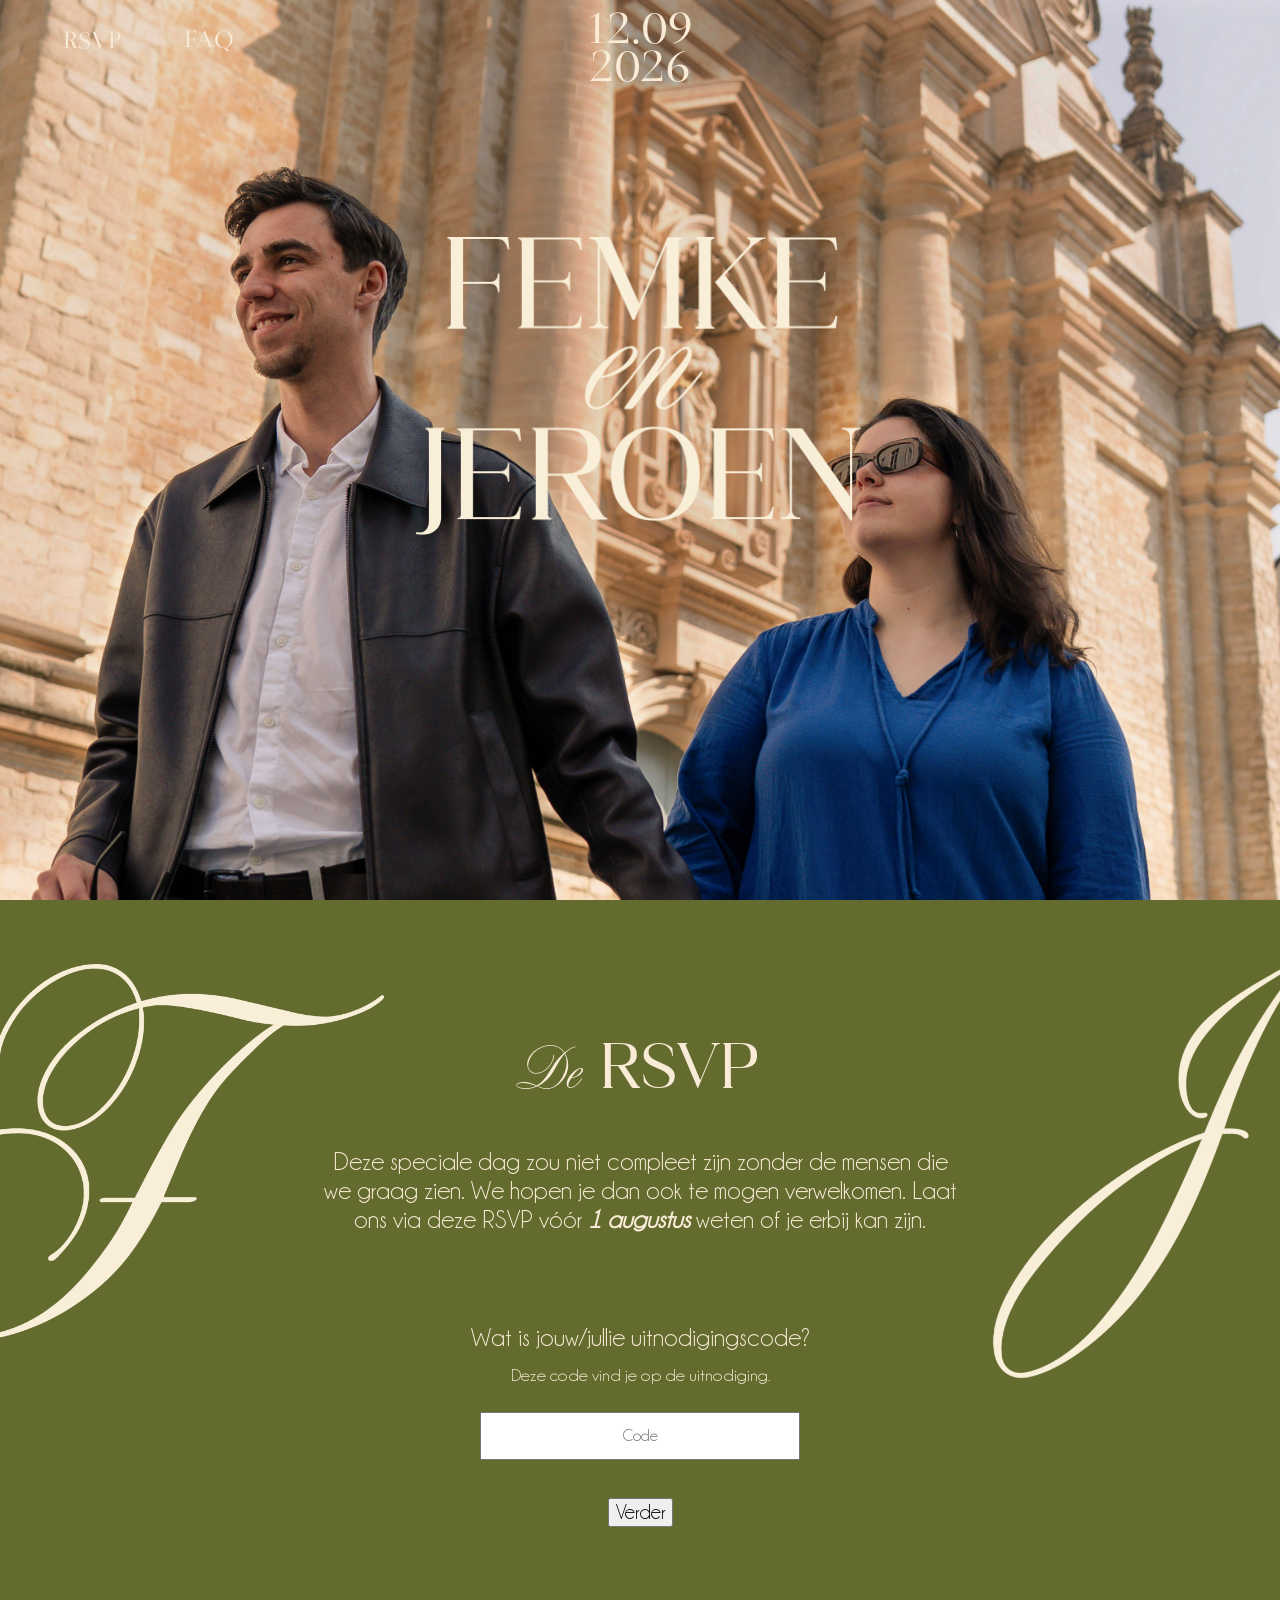
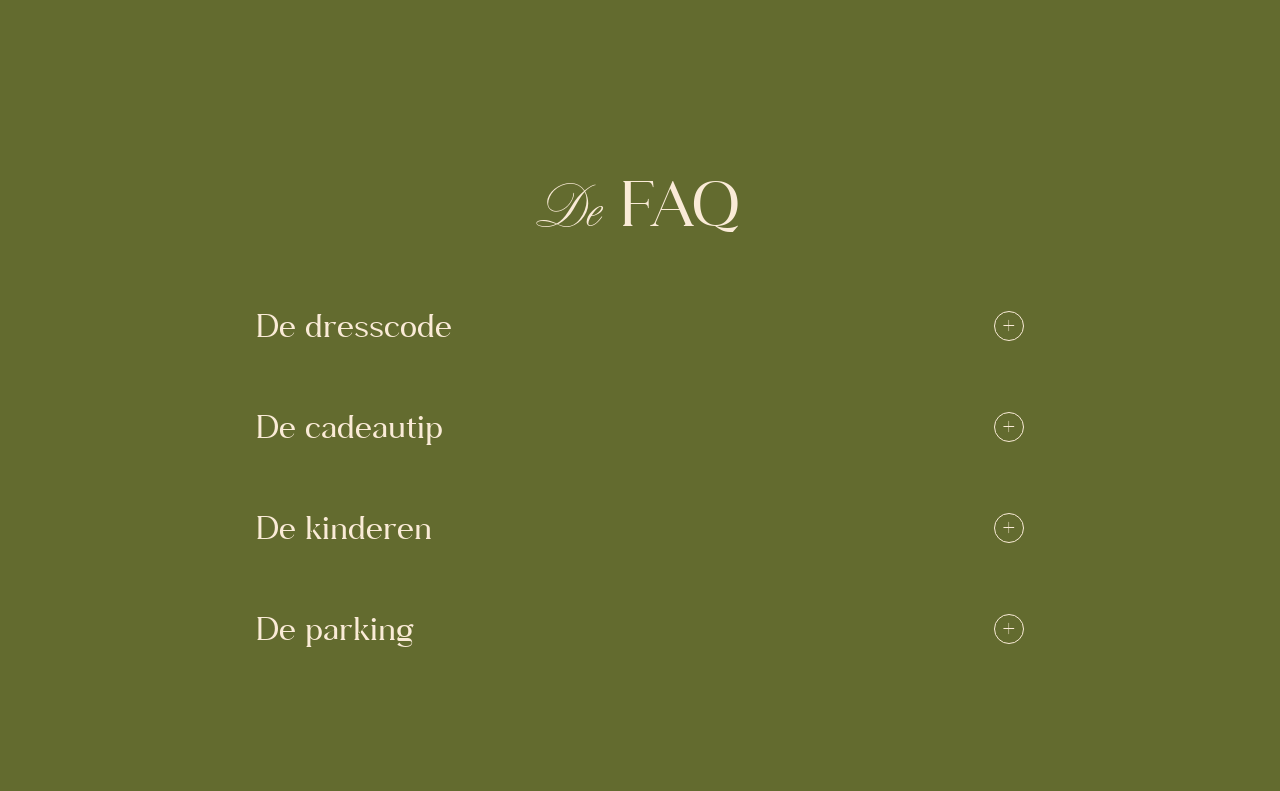
==== commit bac5d842: "index.html" ====
--- a/index.html
+++ b/index.html
@@ -42,7 +42,7 @@
 <div class="block1" id="RSVP">
 <opa>De</opa> RSVP
 <br>
-<div id="kortetekst">Deze speciale dag zou niet compleet zijn zonder de mensen die we graag zien. We hopen je dan ook te mogen verwelkomen. Laat ons via deze RSVP vóór [datum] weten of je erbij kan zijn. 
+<div id="kortetekst">Deze speciale dag zou niet compleet zijn zonder de mensen die we graag zien. We hopen je dan ook te mogen verwelkomen. Laat ons via deze RSVP vóór <b><i>1 augustus</i></b> weten of je erbij kan zijn. 
 <br>
 
 
@@ -65,7 +65,7 @@
 <!--DAGFORMULIER-->
 
 
-<form name="Dag" method="POST" netlify >
+<form name="Dag" method="POST" action="/succes/" netlify >
 <div id="dagForm" class="hidden">
 
   <div id="deel1">
@@ -142,7 +142,7 @@
 <!--DGFORMULIER NPO-->
 
   <div id="NPOdag" class="hidden">
-    <form name="Dag NPO" method="POST" netlify>
+    <form name="Dag NPO" method="POST" action="/succes/" netlify>
       <div id="deel1">
   
         <div class="form">
@@ -214,7 +214,7 @@
 <!--RECEPTIEFORM-->
 
 <div id="receptieForm" class="hidden">
-  <form name="cermeonie+receptie" method="POST" netlify>
+  <form name="cermeonie+receptie" method="POST" action="/succes/" netlify>
     <div id="deel1">
 
       <div class="form">
@@ -290,7 +290,7 @@
   <!--RECEPTIEFORM NPO-->
 
 <div id="NPOreceptie" class="hidden">
-  <form name="cermeonie+receptie NPO" method="POST" netlify>
+  <form name="cermeonie+receptie NPO" method="POST" action="/succes/" netlify>
     <div id="deel1">
 
       <div class="form">
@@ -359,7 +359,7 @@
 <!--BURGERLIJKE-->
 
 <div id="burgerlijke" class="hidden">
-  <form name="burgerlijke" method="POST" netlify>
+  <form name="burgerlijke" method="POST" action="/succes/" netlify>
     <div id="deel1">
 
       <div class="form">
@@ -448,14 +448,16 @@
 
   
     <summary class="faq_title">De dresscode</summary>
-  <p class="faq_content">It's party time! <i>De dresscode: feestkledij.</i><br>Nog eens een kans om je helemaal op te kleden. Haal die jurken en kostuums maar boven! 😁</p>
+  <p class="faq_content">It's party time! <i>De dresscode: avondkledij.</i><br>
+    Nog eens een kans om je helemaal op te kleden. Haal die jurken en kostuums maar boven! 😁
+    <br>Graag behouden we de tinten groen voor de suite.</p>
 </details>
   <!-- END: FAQ Item -->
   
     <!-- FAQ Item -->
 <details class="faq_item">
   <summary class="faq_title">De cadeautip</summary>
-  <p class="faq_content">Je doet ons altijd een plezier met een centje voor onze huwelijksreis. 🏝️ <br>Dit kan gestort worden op volgende rekeningnummer: <br>(volgt nog)
+  <p class="faq_content">Je doet ons altijd een plezier met een centje voor onze huwelijksreis. 🏝️ <br>Dit kan gestort worden op volgende rekeningnummer: <br><br>BE88 7380 5295 4241
   </p>
 </details>
   <!-- END: FAQ Item -->
@@ -542,7 +544,7 @@
   else {
     alert("Code niet gevonden.");
   }
-}
+};
 </script>
 
 
--- a/stylesheet.css
+++ b/stylesheet.css
@@ -158,6 +158,46 @@
     font-size: 400%;
 }
 
+
+#titel2 {
+  
+  float: left;
+  width: 100%;
+position: relative;
+margin-top: 60%;
+color: antiquewhite;
+font-size: 2em; /* 300% → 3em */
+text-align: center; /* horizontaal centreren */
+margin-top: 15%; /* werkt bij block elementen */
+margin-bottom: 10%;
+font-family: champagne;
+
+}
+
+#fotoachtergrond{
+  background-image: url(/IMG/FOTO3.jpg);
+  background-size: cover;        /* vult volledig */
+  background-position: center;   /* mooi gecentreerd */
+  background-repeat: no-repeat;  /* geen herhaling */
+  min-height: 100vh;             /* volledige schermhoogte */
+  width: 100%;
+  margin: 0;
+  padding: 0;
+}
+
+#klik{
+  font-size: 0.5em;
+  margin-top: 1%;
+}
+
+a2{
+  font-family: vogue;
+  font-size: 400%;
+}
+
+
+
+
 #block{
   background-image: url(/IMG/FOTO5.jpg);
   background-size: cover;        /* vult volledig */
@@ -829,6 +869,10 @@
 
 /* Titel iets hoger */
 
+#block{
+  background-image: url(/IMG/FOTO6.jpg);
+
+}
 
 #titel {
   margin-top: 5vh;
@@ -864,6 +908,11 @@
 .block1{
 
   margin-top: 50%;
+}
+
+.block2{
+  padding-left: 4%;
+ padding-right: 4%;
 }
 /* Form layout onder elkaar */
 #deel1,
@@ -998,4 +1047,12 @@
   font-size: 16px;
 }
 
-}
+
+a2{
+  margin-top: 20%;
+  padding-bottom: 5%;
+  font-family: vogue;
+  font-size: 265%;
+}
+
+}
